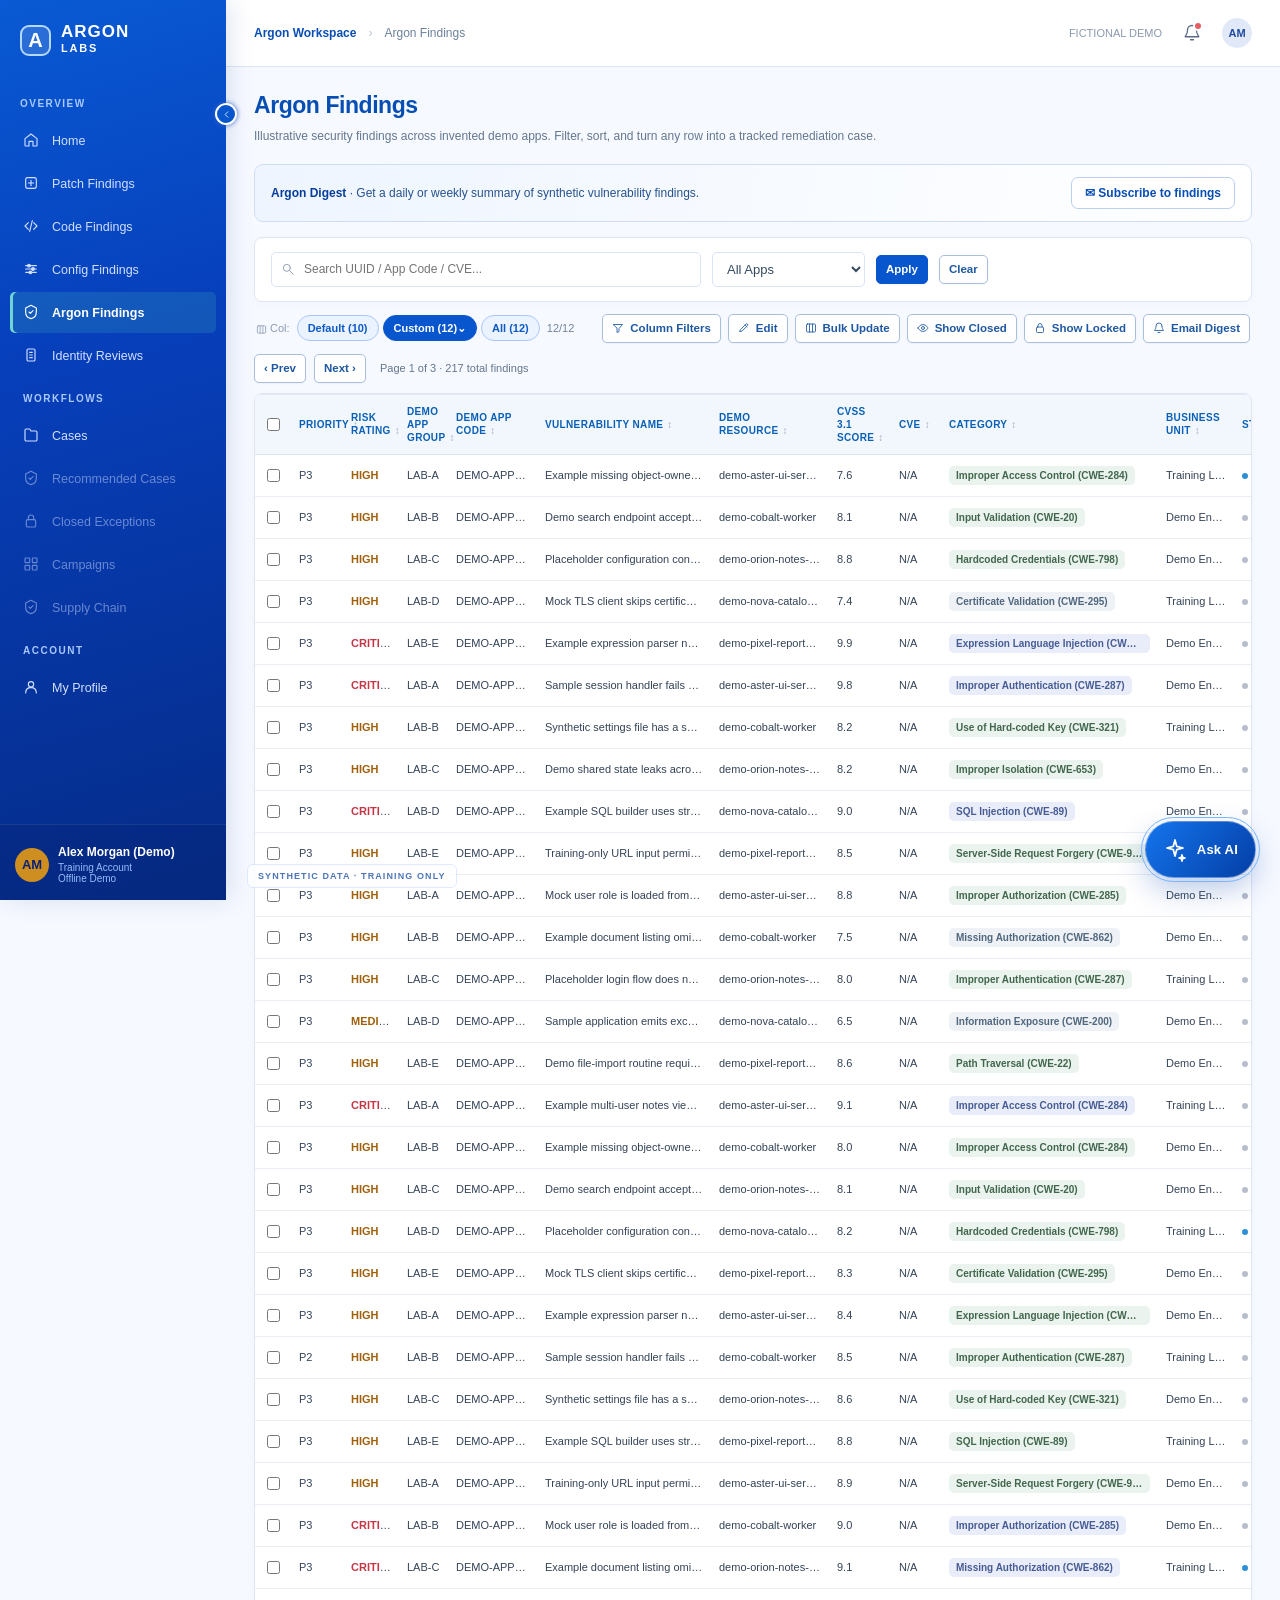
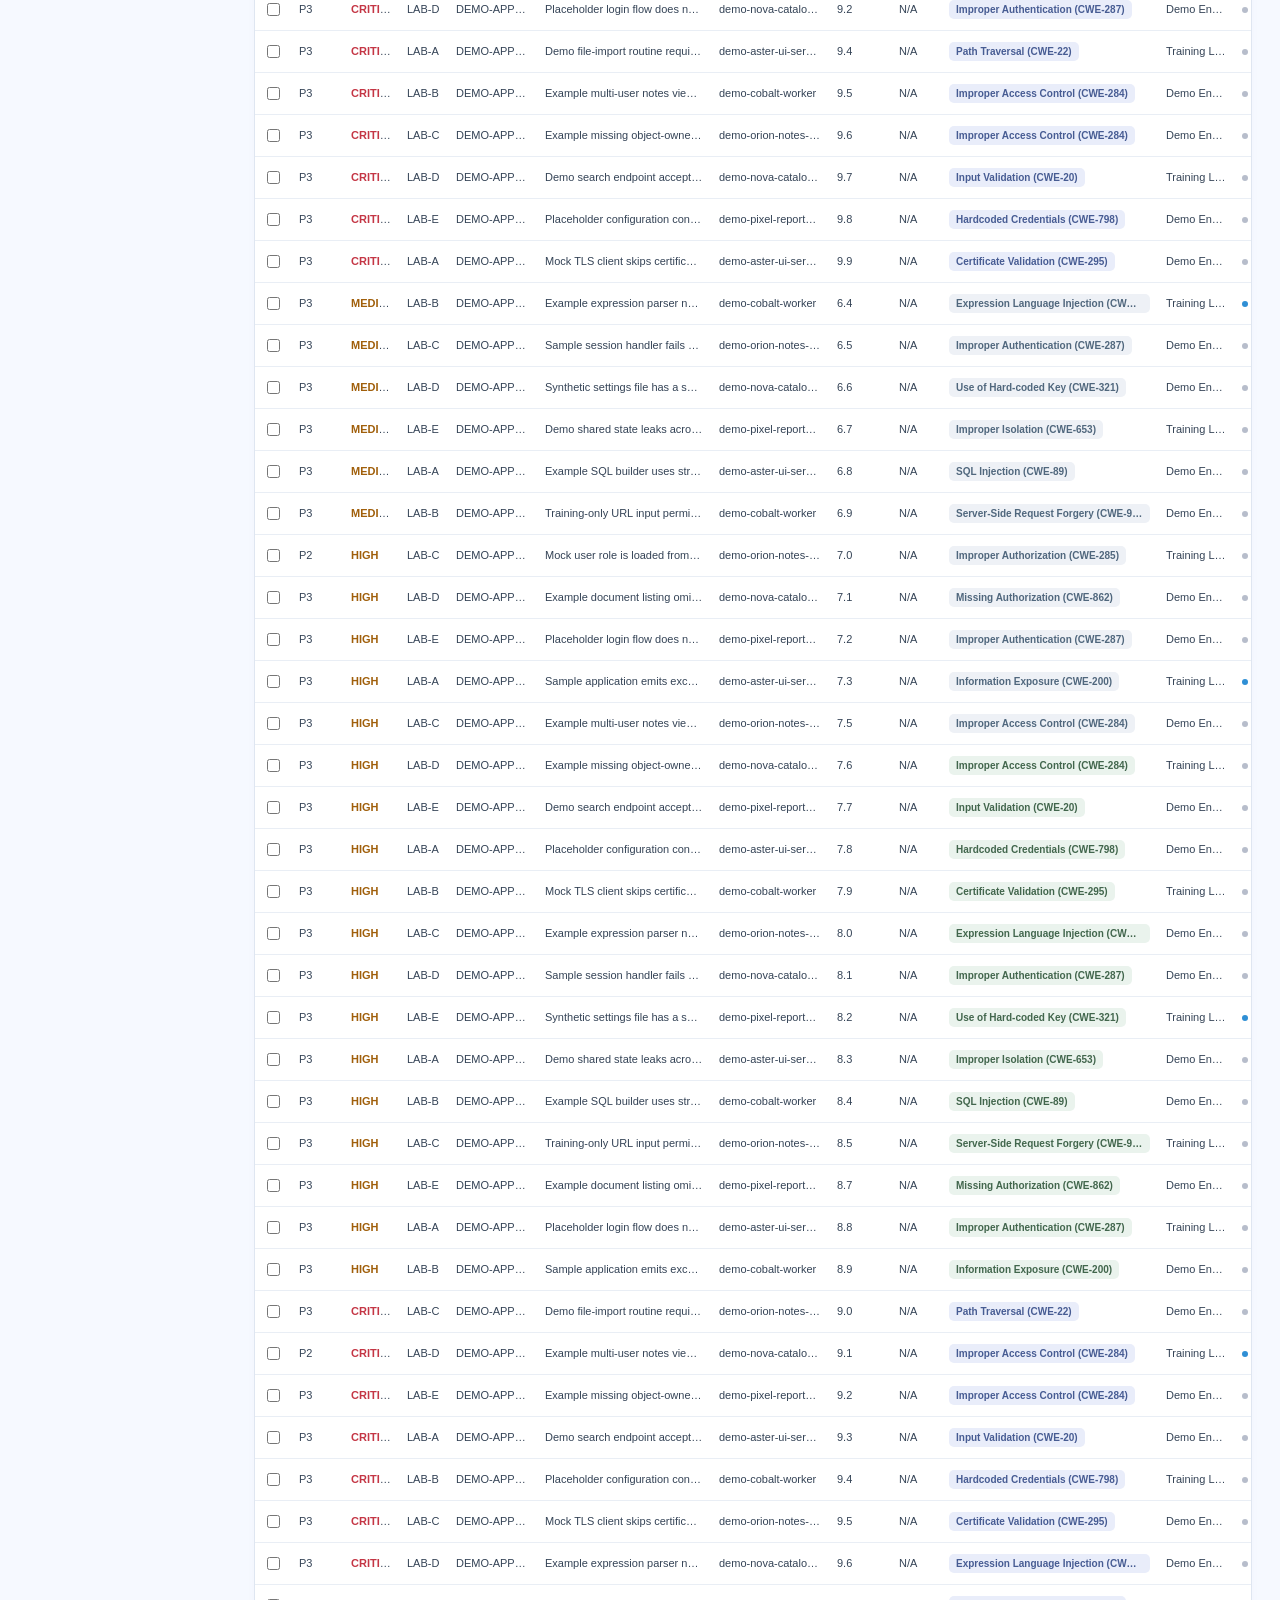
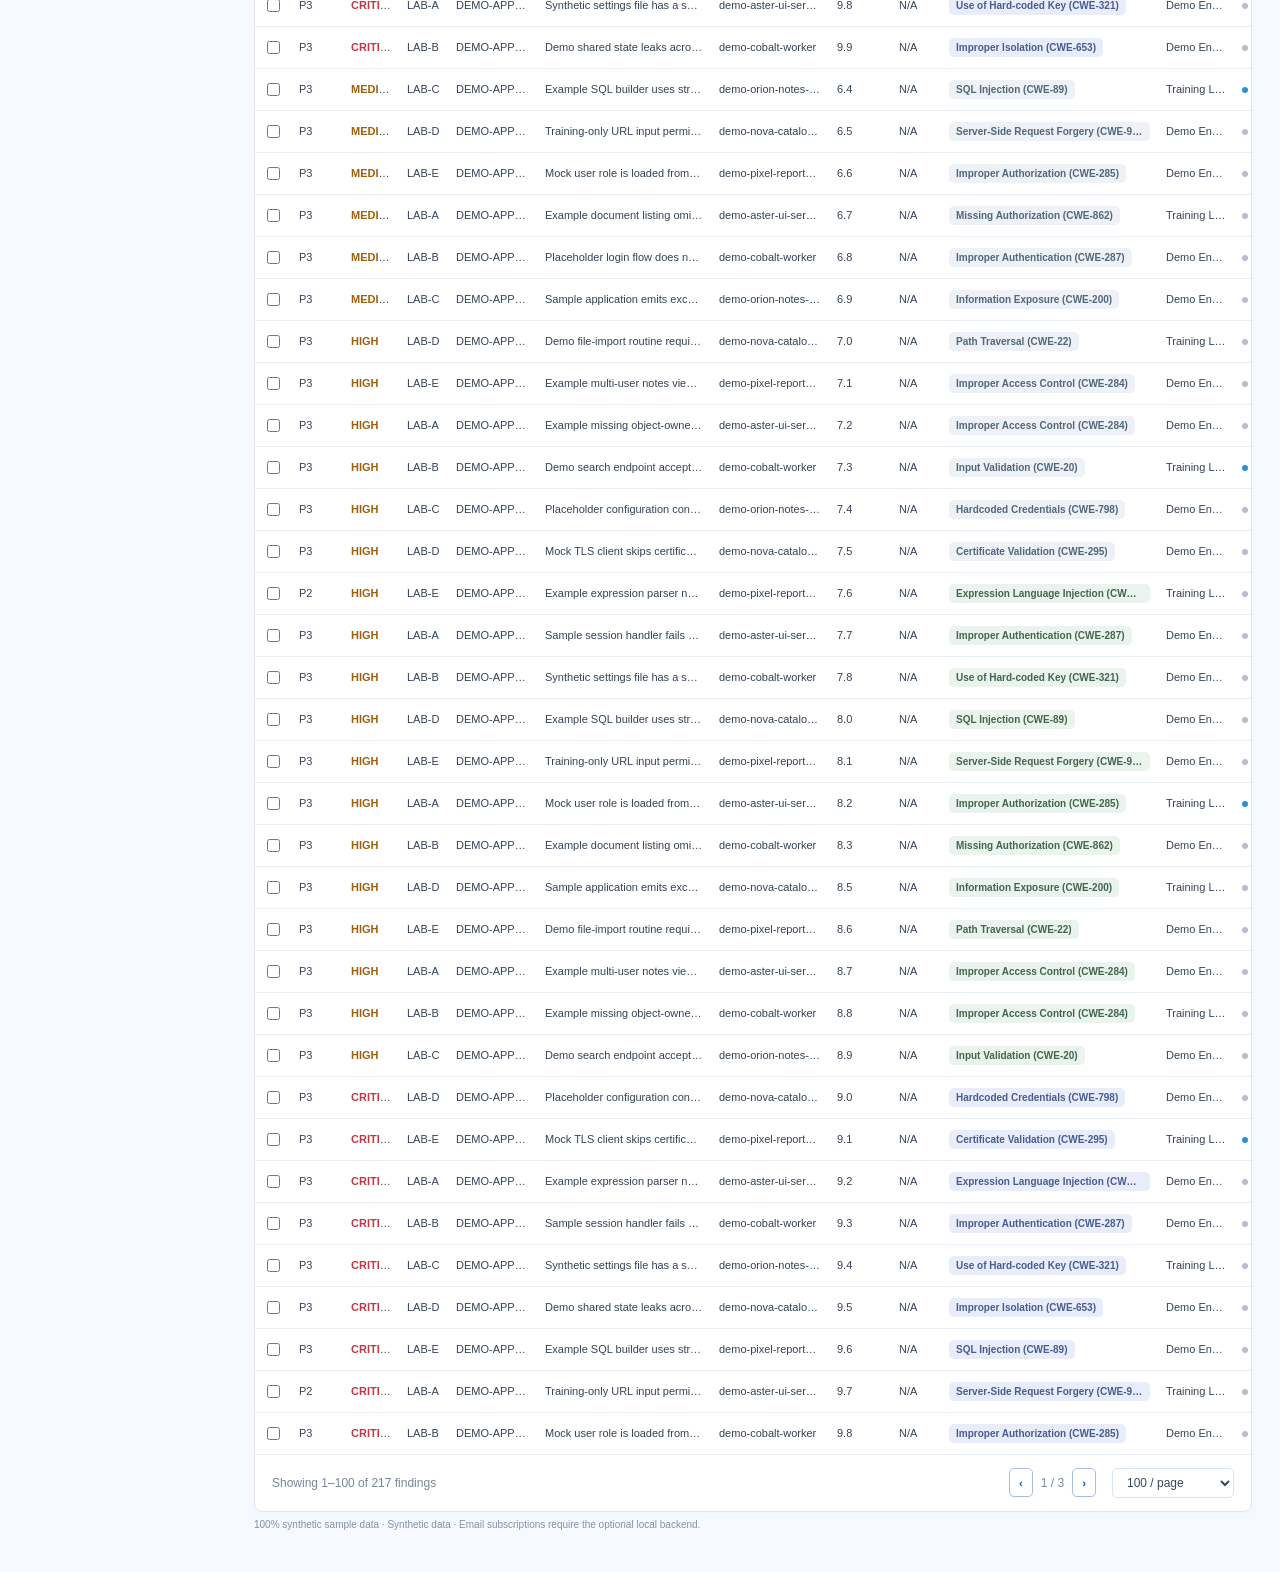
==== backend/src/main/resources/static/index.html @ 2aeec200 "Argon security platform: mock backend, frontend, demo repos" ====
<!DOCTYPE html>
<html lang="en">
<head>
  <meta charset="UTF-8" />
  <meta name="viewport" content="width=device-width,initial-scale=1" />
  <title>Argon | Security Findings Demo</title>
  <meta name="description" content="Argon fictional vulnerability-remediation demonstration, with an optional same-origin backend for digest subscriptions." />
  <meta http-equiv="Content-Security-Policy" content="default-src 'self' data: blob:; connect-src 'self'; form-action 'none'; object-src 'none'; base-uri 'none'; style-src 'self' 'unsafe-inline'; script-src 'self'" />
  <link rel="stylesheet" href="styles.css" />
  <link rel="stylesheet" href="ai-chat.css" />
  <link rel="stylesheet" href="argon-theme.css" />
</head>
<body>
  <div id="app"></div>
  <script src="app.js"></script>
  <script src="ai-chat.js"></script>
</body>
</html>
---- backend/src/main/resources/static/styles.css ----
:root{--blue:#087f8c;--darkblue:#134c63;--deepblue:#13374b;--lightblue:#e7f5f5;--border:#dce3ef;--ink:#1c2c41;--muted:#718198;--bg:#f7f9fd;--shadow:0 12px 38px rgba(20,45,96,.12)}
*{box-sizing:border-box}html{font-family:Inter,"Segoe UI",Arial,"Helvetica Neue",sans-serif;font-size:13px;color:var(--ink)}body{margin:0;background:#f8faff}button,input,select,textarea{font:inherit}button{cursor:pointer}button:disabled{cursor:not-allowed;opacity:.45}svg{display:inline-block;vertical-align:middle}a{color:var(--blue);text-decoration:none}
.app-shell{display:flex;min-height:100vh}.sidebar{flex:0 0 226px;width:226px;background:linear-gradient(162deg,#1a5a68 0%,#123b50 55%,#102c42 100%);color:#d4e6ff;display:flex;flex-direction:column;position:sticky;top:0;height:100vh;box-shadow:5px 0 24px rgba(9,38,113,.08);z-index:4;transition:width .2s,flex-basis .2s}.sidebar.collapsed{width:70px;flex-basis:70px}.brand{display:flex;gap:10px;align-items:center;padding:22px 20px 25px;color:white;height:83px}.brand-mark{width:31px;height:31px;flex-shrink:0;display:grid;place-items:center;border:2px solid #a8e4e3;border-radius:9px;background:rgba(255,255,255,.10)}.brand-mark:before{content:"✓";font-size:20px;font-weight:700;color:#d5fffd}.brand-text{font-size:17px;font-weight:850;line-height:.87;letter-spacing:.55px}.brand-text small{font-size:11px;font-weight:700;letter-spacing:1.7px}.section-title{padding:15px 20px 9px;color:#86a9ee;text-transform:uppercase;font-size:10px;letter-spacing:1.5px;font-weight:800}.side-nav{padding:0 10px}.side-link{border:0;background:transparent;color:#bfd6ff;width:100%;display:flex;align-items:center;gap:12px;text-align:left;border-radius:5px;padding:12px 13px;margin:2px 0;min-height:41px;white-space:nowrap;font-size:12.5px}.side-link:hover{background:rgba(255,255,255,.08);color:white}.side-link.active{background:rgba(65,183,179,.20);box-shadow:inset 3px 0 0 #70d4d0;color:white;font-weight:700}.side-link .nav-icon{width:17px;height:17px;flex-shrink:0}.sidebar-faint{opacity:.48}.side-bottom{margin-top:auto;padding:20px 15px 16px;border-top:1px solid rgba(255,255,255,.08);display:flex;gap:9px;align-items:center;min-width:0}.avatar{width:34px;height:34px;flex-shrink:0;border-radius:50%;display:grid;place-items:center;background:#ce8f20;color:#0a2174;font-weight:900}.identity{min-width:0}.identity strong{display:block;color:#fff;font-size:12px;font-weight:600}.identity small{display:block;color:#98bafa;font-size:10px;margin-top:3px}.side-collapse{position:absolute;top:103px;right:-11px;border-radius:50%;height:22px;width:22px;background:var(--blue);border:2px solid white;color:white;display:grid;place-items:center;padding:0;box-shadow:0 0 5px #3065cb}.sidebar.collapsed .brand-text,.sidebar.collapsed .section-title,.sidebar.collapsed .side-link span,.sidebar.collapsed .identity{display:none}.sidebar.collapsed .brand{padding-left:20px}.sidebar.collapsed .side-link{justify-content:center;padding:12px}.sidebar.collapsed .side-bottom{justify-content:center}
.workspace{flex:1;min-width:0}.topbar{height:67px;background:#fff;border-bottom:1px solid #d9e5fb;display:flex;align-items:center;justify-content:space-between;padding:0 28px}.breadcrumbs{font-size:12px;color:#6b809a}.breadcrumbs strong{color:#0554c8;font-weight:750}.breadcrumbs .sep{margin:0 12px;color:#b6c2d4}.topbar-right{display:flex;gap:16px;align-items:center}.topbar-bell{border:0;background:none;padding:5px;color:#576b88;position:relative}.topbar-bell:after{content:"";width:6px;height:6px;position:absolute;top:2px;right:3px;background:#e45e65;border:2px solid white;border-radius:50%}.top-avatar{background:#e1e9f9;border-radius:50%;color:#204ba0;display:grid;place-items:center;width:30px;height:30px;font-size:11px;font-weight:750}.main{padding:25px 28px 46px;max-width:1900px;margin:auto}.page-title{font-size:23px;line-height:1.2;letter-spacing:-.45px;margin:0;color:#0750ae;font-weight:760}.page-subtitle{color:#64778e;font-size:12px;line-height:1.6;margin:7px 0 18px}.panel{background:#fff;border:1px solid #dfe6f1;border-radius:8px;box-shadow:0 2px 11px rgba(16,66,153,.025)}.search-panel{padding:14px 16px;margin-bottom:12px}.search-row{display:flex;align-items:center;gap:11px;flex-wrap:wrap}.search-box{display:flex;align-items:center;gap:7px;border:1px solid var(--border);border-radius:5px;height:35px;padding:0 9px;background:#fff;min-width:235px;max-width:430px;flex:1}.search-box:focus-within{border-color:#4387f4;box-shadow:0 0 0 2px rgba(50,110,230,.10)}.search-box svg{color:#91a0b4;flex-shrink:0}.search-box input{outline:0;border:0;min-width:0;width:100%;color:var(--ink);font-size:12px}.field-select{border:1px solid var(--border);height:35px;min-width:153px;max-width:260px;border-radius:5px;padding:0 33px 0 10px;background:#fff;color:#354b62}.btn{border:1px solid #a8bedf;background:#fff;color:#1e58a2;border-radius:5px;padding:8px 12px;min-height:32px;display:inline-flex;gap:6px;justify-content:center;align-items:center;white-space:nowrap;font-size:12px;font-weight:620;box-shadow:0 1px 2px rgba(8,40,95,.04)}.btn:hover{background:#eff5ff;border-color:#6a9feb}.btn-primary{background:#087f8c;border-color:#087f8c;color:#fff}.btn-primary:hover{background:#076771;border-color:#076771}.btn-soft{background:#edf4ff}.btn-sm{font-size:11.5px;min-height:29px;padding:6px 9px}.btn-light{background:#fafcff}.btn-icon{padding:7px;min-width:29px}.toolbar{display:flex;align-items:center;justify-content:space-between;gap:12px;padding:0 2px 11px;flex-wrap:wrap}.toolbar-group{display:flex;align-items:center;gap:7px;flex-wrap:wrap}.muted{color:#7e8da3}.small-note{font-size:11px;color:#8b9aaf}.chips{display:inline-flex;gap:4px;align-items:center}.chip{border:1px solid #abc8fc;background:#eaf3ff;color:#0e5ac4;border-radius:14px;padding:5px 10px;font-size:11px;font-weight:650;min-height:26px}.chip.selected{background:#087f8c;border-color:#087f8c;color:#fff}.pill-count{color:#72829a;font-size:11px}.dropdown-wrap{position:relative}.dropdown{position:absolute;z-index:20;top:calc(100% + 8px);left:0;min-width:225px;background:#fff;border-radius:9px;box-shadow:var(--shadow);border:1px solid #dbe5f5;padding:15px}.dropdown.right{left:auto;right:0}.dropdown h4{margin:0 0 13px;font-size:13px}.dropdown label{display:flex;align-items:center;gap:8px;font-size:12px;margin-bottom:10px}.dropdown input[type=checkbox]{accent-color:#0c4fc5}.dropdown-actions{display:flex;justify-content:end;gap:6px;padding-top:10px;border-top:1px solid #edf1f7}.pagination-top{display:flex;gap:8px;align-items:center;margin-bottom:10px}.pagination-top span{color:#65768c;font-size:11px;margin-left:6px}.table-panel{overflow:hidden}.table-scroll{width:100%;overflow-x:auto}.findings-table{border-collapse:collapse;width:100%;min-width:1120px;table-layout:fixed}.findings-table th{height:58px;text-align:left;font-size:10px;letter-spacing:.35px;line-height:1.3;color:#0a60b6;font-weight:750;background:#f2f7fe;border-top:1px solid #e2eafa;border-bottom:1px solid #d9e2ef;padding:10px 8px;white-space:normal;vertical-align:middle}.findings-table th.sortable{cursor:pointer}.findings-table th.sortable:hover{background:#e8f1fd}.findings-table th .sort-marker{margin-left:4px;color:#9daec8}.findings-table td{font-size:11px;padding:10px 8px;overflow:hidden;text-overflow:ellipsis;white-space:nowrap;border-bottom:1px solid #e9eef5;color:#344356;height:42px}.findings-table tbody tr{cursor:pointer}.findings-table tbody tr:hover{background:#edf5ff}.findings-table tbody tr.selected-row{background:#eaf3ff}.findings-table input[type=checkbox]{accent-color:#145bd4}.findings-table th:first-child,.findings-table td:first-child{text-align:center}.findings-table .low{color:#7b8da0}.risk-high{color:#a05f0b;font-weight:650}.risk-critical{color:#c43645;font-weight:750}.cat-tag{padding:4px 7px;border-radius:5px;background:#eaf3ed;color:#42664d;display:inline-block;max-width:100%;overflow:hidden;text-overflow:ellipsis;vertical-align:middle;font-size:10px;font-weight:650}.cat-tag.indigo{background:#e9edfa;color:#475c93}.cat-tag.gray{background:#eef1f6;color:#50677d}.status{display:inline-flex;align-items:center;gap:5px;color:#5a6473}.status-dot{width:6px;height:6px;border-radius:50%;background:#b7bdcb}.status.progress .status-dot{background:#2f8fd5}.status.fixed .status-dot{background:#42a66a}.table-bottom{display:flex;justify-content:space-between;align-items:center;padding:13px 17px;color:#78869a;font-size:12px}.table-bottom .pagination-top{margin:0}.empty-state{text-align:center;padding:80px 20px;color:#73859e}.empty-state h3{color:#435974}
.back-link{display:inline-flex;gap:6px;align-items:center;color:#0b57b9;font-size:12px;background:none;border:0;margin:0 0 17px;padding:0}.detail-header{display:flex;align-items:center;justify-content:space-between;gap:12px;flex-wrap:wrap}.detail-metrics{display:grid;grid-template-columns:repeat(3,1fr);margin:18px 0;padding:23px 24px;gap:15px}.metric-label{color:#6c7a8d;font-size:12px;margin-bottom:6px}.metric-value{color:#26384f;font-weight:760;font-size:17px}.detail-columns{display:grid;grid-template-columns:minmax(450px,1.12fr) minmax(360px,.88fr);gap:16px;align-items:start}.details-card{padding:23px 22px}.card-head{font-weight:750;color:#173a6b;font-size:15px;margin:0 0 18px;display:flex;align-items:center;gap:8px}.detail-row{display:grid;grid-template-columns:180px minmax(0,1fr);gap:12px;align-items:start;padding:12px 2px;border-bottom:1px solid #ecf0f6;line-height:1.35;font-size:12px}.detail-row .key{color:#657388}.detail-row .value{font-weight:600;color:#344458;overflow-wrap:anywhere}.subsection{font-size:14px;color:#173a6b;font-weight:750;margin:25px 0 12px}.prose{font-size:12px;line-height:1.85;color:#556579;white-space:pre-wrap}.response-card{padding:22px 22px 24px;position:sticky;top:15px}.form-field{margin-bottom:15px}.form-field label{display:block;font-size:12px;color:#344155;font-weight:700;margin-bottom:7px}.form-field .hint{font-size:11.5px;line-height:1.55;color:#667589;margin:7px 0 0}.input,.textarea,.select{display:block;border:1px solid #d6dfed;border-radius:5px;background:white;width:100%;height:38px;padding:0 11px;color:#344458;outline:none;font-size:12px}.input:focus,.textarea:focus,.select:focus{border-color:#3a77e6;box-shadow:0 0 0 2px rgba(45,110,220,.08)}.textarea{height:auto;min-height:90px;resize:vertical;padding:11px}.upload-box{border:1px dashed #bfd0e8;border-radius:5px;padding:12px;display:flex;align-items:center;gap:12px;justify-content:space-between;color:#728095;font-size:11.5px}.upload-box input{display:none}.form-two{display:grid;grid-template-columns:1fr 1fr;gap:13px}.form-footer{display:flex;align-items:center;gap:8px;margin-top:17px;flex-wrap:wrap}.summary-grid{display:grid;grid-template-columns:repeat(4,1fr);gap:16px;margin:20px 0}.summary-card{padding:20px}.summary-card .number{font-size:28px;color:#164fbc;font-weight:760;margin:7px 0}.summary-card .label{color:#74839b;font-size:12px}.summary-card .meta{font-size:11px;color:#7e9c8c}.dashboard-grid{display:grid;grid-template-columns:1.2fr 1fr;gap:16px}.dashboard-card{padding:21px}.bar-row{display:flex;align-items:center;gap:14px;margin:18px 0}.bar-label{width:85px;font-size:11px;color:#596981}.bar-track{flex:1;height:9px;background:#ecf1fb;border-radius:20px;overflow:hidden}.bar-fill{height:100%;border-radius:20px;background:#1a62d1}.bar-num{width:30px;text-align:right;color:#637991;font-size:12px}.activity{display:flex;gap:12px;align-items:start;padding:12px 2px;border-bottom:1px solid #eff2f7;font-size:12px}.activity-bubble{width:8px;height:8px;flex-shrink:0;background:#2473d9;border-radius:50%;margin-top:5px}.activity strong{display:block;color:#395272;margin-bottom:6px}.activity span{color:#8492a4;font-size:11px}.placeholder-view{text-align:center;padding:90px 24px}.placeholder-view svg{color:#477bc4}.placeholder-view h2{font-size:20px;color:#355077}.placeholder-view p{color:#8090a4;line-height:1.6}.placeholder-view .btn{margin-top:13px}
.modal-layer{position:fixed;inset:0;z-index:50;background:rgba(9,28,61,.48);display:flex;align-items:center;justify-content:center;padding:20px}.modal{width:min(570px,100%);max-height:90vh;overflow:auto;background:white;border-radius:10px;box-shadow:0 23px 80px rgba(0,14,51,.25)}.modal-title{font-size:17px;font-weight:750;margin:0}.modal-top{display:flex;justify-content:space-between;align-items:center;border-bottom:1px solid #e4eafa;padding:19px 22px}.modal-content{padding:23px}.modal-footer{padding:15px 22px;border-top:1px solid #e8eef6;display:flex;justify-content:end;gap:8px}.modal-close{background:none;border:0;color:#8b99aa;font-size:22px}.check-grid{display:grid;grid-template-columns:repeat(2,1fr);gap:12px}.check-grid label{font-size:12px;color:#52627a;display:flex;align-items:center;gap:7px}.check-grid input{accent-color:#1158ce}.toast{position:fixed;right:22px;bottom:23px;z-index:100;min-width:280px;max-width:450px;background:#16396e;color:#fff;padding:15px 18px;border-radius:8px;box-shadow:var(--shadow);font-size:12px;display:flex;align-items:center;gap:11px}.toast svg{color:#70ddb0}.demo-banner{font-size:10px;color:#8092a9;margin:7px 0 -4px}
@media(max-width:1100px){.sidebar{flex-basis:191px;width:191px}.main{padding:22px 19px}.detail-columns{grid-template-columns:minmax(0,1fr)}.response-card{position:static}}@media(max-width:750px){.sidebar{flex-basis:61px;width:61px}.sidebar .brand-text,.sidebar .section-title,.sidebar .side-link span,.sidebar .identity{display:none}.sidebar .brand{padding-left:17px}.sidebar .side-link{justify-content:center;padding:12px 7px}.sidebar .side-bottom{justify-content:center}.side-collapse{display:none}.topbar{padding:0 14px;height:57px}.main{padding:21px 13px}.page-title{font-size:19px}.search-box{min-width:100%;max-width:100%}.summary-grid{grid-template-columns:repeat(2,1fr)}.dashboard-grid{grid-template-columns:1fr}.detail-metrics{padding:15px;gap:8px}.detail-row{grid-template-columns:125px 1fr}.details-card,.response-card{padding:17px}.form-two{grid-template-columns:1fr}.topbar-right{gap:5px}}

.demo-ribbon{position:fixed;bottom:12px;left:247px;pointer-events:none;z-index:22;font-weight:800;letter-spacing:1.1px;font-size:9px;color:#597e83;opacity:.8;background:rgba(255,255,255,.86);border:1px solid #d7e8e9;padding:6px 10px;border-radius:6px}@media(max-width:750px){.demo-ribbon{left:75px;bottom:8px}}.sidebar.collapsed~.workspace .demo-ribbon{left:90px}
---- backend/src/main/resources/static/ai-chat.css ----
/* Standalone offline AI Enhance chat widget. Namespaced to avoid collisions. */
#ai-assistant-root{position:fixed;right:24px;bottom:22px;z-index:110;font-family:Inter,"Segoe UI",Arial,sans-serif;color:#263848;pointer-events:none}
#ai-assistant-root *{box-sizing:border-box}
#ai-assistant-root button,#ai-assistant-root textarea{font:inherit}
#ai-assistant-root button{cursor:pointer}
#ai-assistant-root button:focus-visible,#ai-assistant-root textarea:focus-visible{outline:3px solid #80d8e8;outline-offset:2px}
.ai-fab{pointer-events:auto;position:relative;display:flex;align-items:center;justify-content:center;gap:10px;min-width:57px;height:57px;padding:0 17px;border-radius:30px;color:#fff;background:linear-gradient(135deg,#087e8b 0%,#1654a1 100%);border:1px solid rgba(255,255,255,.35);box-shadow:0 12px 30px rgba(13,65,121,.3),0 3px 7px rgba(0,60,110,.15);float:right;transition:transform .18s,box-shadow .18s}
.ai-fab:hover{transform:translateY(-3px);box-shadow:0 17px 35px rgba(13,65,121,.33)}
.ai-fab:after{content:"";position:absolute;inset:-5px;border:1px solid rgba(27,172,193,.2);border-radius:38px;pointer-events:none}
.ai-fab-label{font-size:13px;font-weight:760;letter-spacing:.2px}
.ai-chat-window{pointer-events:auto;position:absolute;right:0;bottom:74px;display:flex;flex-direction:column;width:392px;height:min(605px,calc(100dvh - 118px));min-height:370px;overflow:hidden;border:1px solid #cfdfeb;border-radius:16px;background:#fff;box-shadow:0 28px 90px rgba(16,47,75,.22),0 5px 17px rgba(10,54,92,.12);}
 .ai-chat-window.ai-chat-opening{animation:ai-open .22s cubic-bezier(.2,.8,.2,1) both}
@keyframes ai-open{from{opacity:0;transform:translateY(15px) scale(.98)}to{opacity:1;transform:translateY(0) scale(1)}}
.ai-chat-header{display:flex;align-items:center;min-height:80px;padding:14px 15px;gap:11px;background:linear-gradient(108deg,#103e59,#126c83 69%,#258b9b);color:#fff}
.ai-heading-mark{display:grid;place-items:center;flex:0 0 40px;width:40px;height:40px;border:1px solid rgba(255,255,255,.3);border-radius:12px;background:rgba(255,255,255,.13)}
.ai-heading-text{min-width:0;flex:1}.ai-heading-name{font-size:16px;letter-spacing:-.2px;font-weight:780;white-space:nowrap}.ai-heading-name span{border:1px solid #83dedb;color:#c0fbf2;letter-spacing:1px;font-weight:800;font-size:9px;padding:3px 5px;border-radius:4px;margin-left:5px;vertical-align:2px}.ai-heading-subtitle{font-size:10px;color:#c2e5eb;margin-top:7px;white-space:nowrap}.ai-heading-subtitle i{display:inline-block;width:6px;height:6px;background:#6eefbb;border-radius:50%;vertical-align:1px;margin-right:4px}
.ai-icon-btn{display:grid;place-items:center;width:26px;height:28px;flex:0 0 26px;border:0;background:transparent;border-radius:7px;color:#d4ecf4;padding:0}.ai-icon-btn:hover{background:rgba(255,255,255,.15);color:#fff}
.ai-context-bar{display:flex;align-items:center;gap:7px;min-height:38px;padding:0 15px;background:#f1f8f9;border-bottom:1px solid #e0ebee;color:#456875;font-size:10.5px;font-weight:650}.ai-context-bar>span:first-of-type{white-space:nowrap;overflow:hidden;text-overflow:ellipsis}.ai-context-bar>svg{color:#158598;flex-shrink:0}.ai-local-chip{font-size:9px;font-weight:850;color:#0b7b7e;background:#daf5ec;border-radius:4px;margin-left:auto;padding:3px 6px;letter-spacing:.6px}
.ai-messages{flex:1;min-height:0;overflow:auto;overscroll-behavior:contain;padding:17px 13px 7px;background:radial-gradient(circle at top left,#f1fbfa 0%,#fff 55%);scrollbar-color:#bbd1da transparent;scrollbar-width:thin}
.ai-message{display:flex;gap:8px;align-items:flex-start;margin-bottom:15px;max-width:100%}.ai-message-user{justify-content:flex-end}.ai-message-avatar{width:24px;height:24px;flex:0 0 24px;display:grid;place-items:center;border:1px solid #c8e7e9;border-radius:8px;background:#e5f5f5;color:#098692;margin-top:2px}.ai-message-wrap{max-width:calc(100% - 32px);min-width:0}.ai-bubble-text{padding:12px 13px;border-radius:4px 13px 13px 13px;background:#f3f6fa;border:1px solid #e5edf1;color:#365063;font-size:12px;line-height:1.6;overflow-wrap:anywhere;white-space:normal}.ai-bubble-text strong{color:#173d52;font-weight:760}.ai-message-user .ai-bubble-text{border-radius:13px 4px 13px 13px;background:#0e7f8c;color:#fff;border-color:#0e7f8c}.ai-message-user .ai-bubble-text strong{color:#fff}.ai-message-time{font-size:9px;color:#a1adb9;margin-top:5px;padding:0 5px}.ai-message-user .ai-message-time{text-align:right}
.ai-insert{display:inline-flex;align-items:center;gap:5px;border:1px solid #99d3d2;background:#ecfaf7;color:#086c79;border-radius:8px;padding:8px 10px;margin-top:8px;font-size:11px!important;font-weight:750!important}.ai-insert:hover{background:#dff5f1}.ai-insert:disabled{cursor:default;opacity:.6}
.ai-bottom{border-top:1px solid #e4eef1;padding:12px 14px 11px;flex-shrink:0;background:#fff}.ai-quick-title{display:flex;align-items:center;gap:5px;font-size:9px;letter-spacing:1px;font-weight:850;color:#8193a4;margin-bottom:9px}.ai-quick-title svg{color:#2599a2}.ai-quick-grid{display:grid;grid-template-columns:1fr 1fr;gap:7px;margin-bottom:12px}.ai-chip{border:1px solid #d9e9ee;background:#f7fbfc;color:#356176;min-height:32px;padding:7px 9px;border-radius:8px;text-align:left;font-size:10.5px!important;font-weight:720!important;display:flex;align-items:center;gap:6px;line-height:1.25}.ai-chip svg{color:#1a94a1;flex-shrink:0}.ai-chip:hover{background:#eaf9f8;border-color:#9acfd0;color:#0b6e7a}
.ai-input-wrap{display:flex;align-items:flex-end;border:1px solid #cbdde7;border-radius:11px;padding:5px;gap:7px;background:#fff;box-shadow:0 2px 9px rgba(38,92,108,.04)}.ai-input-wrap:focus-within{border-color:#28a1ae;box-shadow:0 0 0 3px rgba(12,133,147,.09)}.ai-input-wrap textarea{resize:none;overflow:auto;border:0;outline:0!important;background:transparent;min-width:0;flex:1;line-height:1.4;height:36px;min-height:36px;max-height:110px;padding:9px 6px;color:#233f51;font-size:11.5px}.ai-input-wrap textarea::placeholder{color:#96a7b2}.ai-send{display:grid;place-items:center;border:0;border-radius:9px;background:#087f8c;color:#fff;width:35px;height:35px;flex:0 0 35px}.ai-send:hover{background:#086674}.ai-send:disabled{background:#dfebed;color:#96b2b8;cursor:default}
.ai-chat-footnote{margin:9px 0 0;color:#90a2af;font-size:9.4px;display:flex;align-items:center;justify-content:center;gap:5px}.ai-chat-footnote svg{color:#4d9ca0}
.ai-sr-only{position:absolute;width:1px;height:1px;overflow:hidden;clip:rect(0,0,0,0);white-space:nowrap}
@media(max-width:550px){#ai-assistant-root{right:13px;bottom:13px}.ai-chat-window{width:min(392px,calc(100vw - 26px));bottom:67px;height:min(605px,calc(100dvh - 95px));min-height:300px}.ai-fab{height:54px;min-width:54px}.ai-chat-header{min-height:70px;padding:11px}.ai-messages{padding:12px}.ai-bottom{padding:9px 11px}}
@media(prefers-reduced-motion:reduce){.ai-chat-window.ai-chat-opening{animation:none}.ai-fab{transition:none}}
---- backend/src/main/resources/static/argon-theme.css ----
/* Argon: cobalt enterprise palette (generic; no corporate trademarks). */
:root{--blue:#0756ce;--darkblue:#073c9c;--deepblue:#09245c;--lightblue:#eaf2ff;--border:#d9e4f6;--ink:#182b4d;--muted:#6880a2;--bg:#f6f9ff;--shadow:0 12px 35px rgba(15,56,142,.12)}
body{background:#f6f9ff}
.sidebar{background:linear-gradient(164deg,#095ad4 0%,#073fbb 38%,#052b86 100%);box-shadow:4px 0 24px rgba(11,40,132,.12)}
.brand-mark{border-color:#b6d8ff;background:rgba(255,255,255,.14)}.brand-mark:before{color:#fff;content:'A';font-size:20px}
.brand-text{letter-spacing:1px}.brand-text small{letter-spacing:1.8px}
.section-title{color:#a9c9ff}.side-link{color:#d2e0ff}.side-link:hover{background:rgba(255,255,255,.12)}
.topbar{border-bottom-color:#dce6f7}.breadcrumbs strong,.page-title{color:#074eb4}
.btn-primary,.chip.selected{background:#0756ce!important;border-color:#0756ce!important;color:white!important}
.btn-primary:hover{background:#0645af!important}.chip:hover{border-color:#5592e8}.sidebar .side-bottom{background:rgba(6,33,104,.23)}
.demo-ribbon{color:#2455a5;border-color:#d7e4ff;background:rgba(255,255,255,.92)}
#ai-assistant-root .ai-fab{background:linear-gradient(130deg,#1475ed,#043ea5);box-shadow:0 12px 30px rgba(3,62,171,.27)}
#ai-assistant-root .ai-fab:after{border-color:#77b5ff}
#ai-assistant-root .ai-chat-header{background:linear-gradient(109deg,#092e86,#075bd2 75%,#1578e8)}
#ai-assistant-root .ai-context-bar{background:#edf4ff;color:#3561a2;border-color:#d9e6fa}
#ai-assistant-root .ai-messages{background:radial-gradient(circle at top left,#eff5ff 0%,#fff 60%)}
#ai-assistant-root .ai-message-user .ai-bubble-text{background:#0863ca;border-color:#0863ca}
#ai-assistant-root .ai-message-avatar{border-color:#c9dffa;background:#ecf4ff;color:#0a5bd0}
#ai-assistant-root .ai-send{background:#0756ce}#ai-assistant-root .ai-send:disabled{background:#dfebf6}
#ai-assistant-root .ai-chip svg,#ai-assistant-root .ai-quick-title svg,#ai-assistant-root .ai-context-bar>svg{color:#0756ce}
#ai-assistant-root .ai-chip:hover{background:#edf4ff;color:#0644a0;border-color:#8db5f0}
#ai-assistant-root .ai-input-wrap:focus-within{border-color:#428cf0;box-shadow:0 0 0 3px rgba(13,93,215,.1)}
.argon-subscribe-banner{display:flex;align-items:center;justify-content:space-between;gap:10px;padding:12px 16px;margin-bottom:15px;background:linear-gradient(100deg,#eef5ff,#fff);border:1px solid #cfdef8;border-radius:9px;color:#27528e;font-size:12px}
.argon-subscribe-banner strong{color:#073e9c}.argon-form-note{font-size:11px;line-height:1.6;color:#6880a2;margin:12px 0 0}
.argon-form-grid{display:grid;grid-template-columns:1fr 1fr;gap:12px}.argon-form-grid .form-field:first-child{grid-column:span 2}
.argon-subscribe-btn{display:inline-flex;align-items:center;gap:6px;border:1px solid #bad0f3;border-radius:7px;background:#fff;color:#064db5;font-weight:700;padding:8px 13px}
.argon-subscribe-btn:hover{background:#e9f2ff}
@media(max-width:650px){.argon-subscribe-banner{align-items:flex-start;flex-direction:column}.argon-form-grid{grid-template-columns:1fr}.argon-form-grid .form-field:first-child{grid-column:auto}}
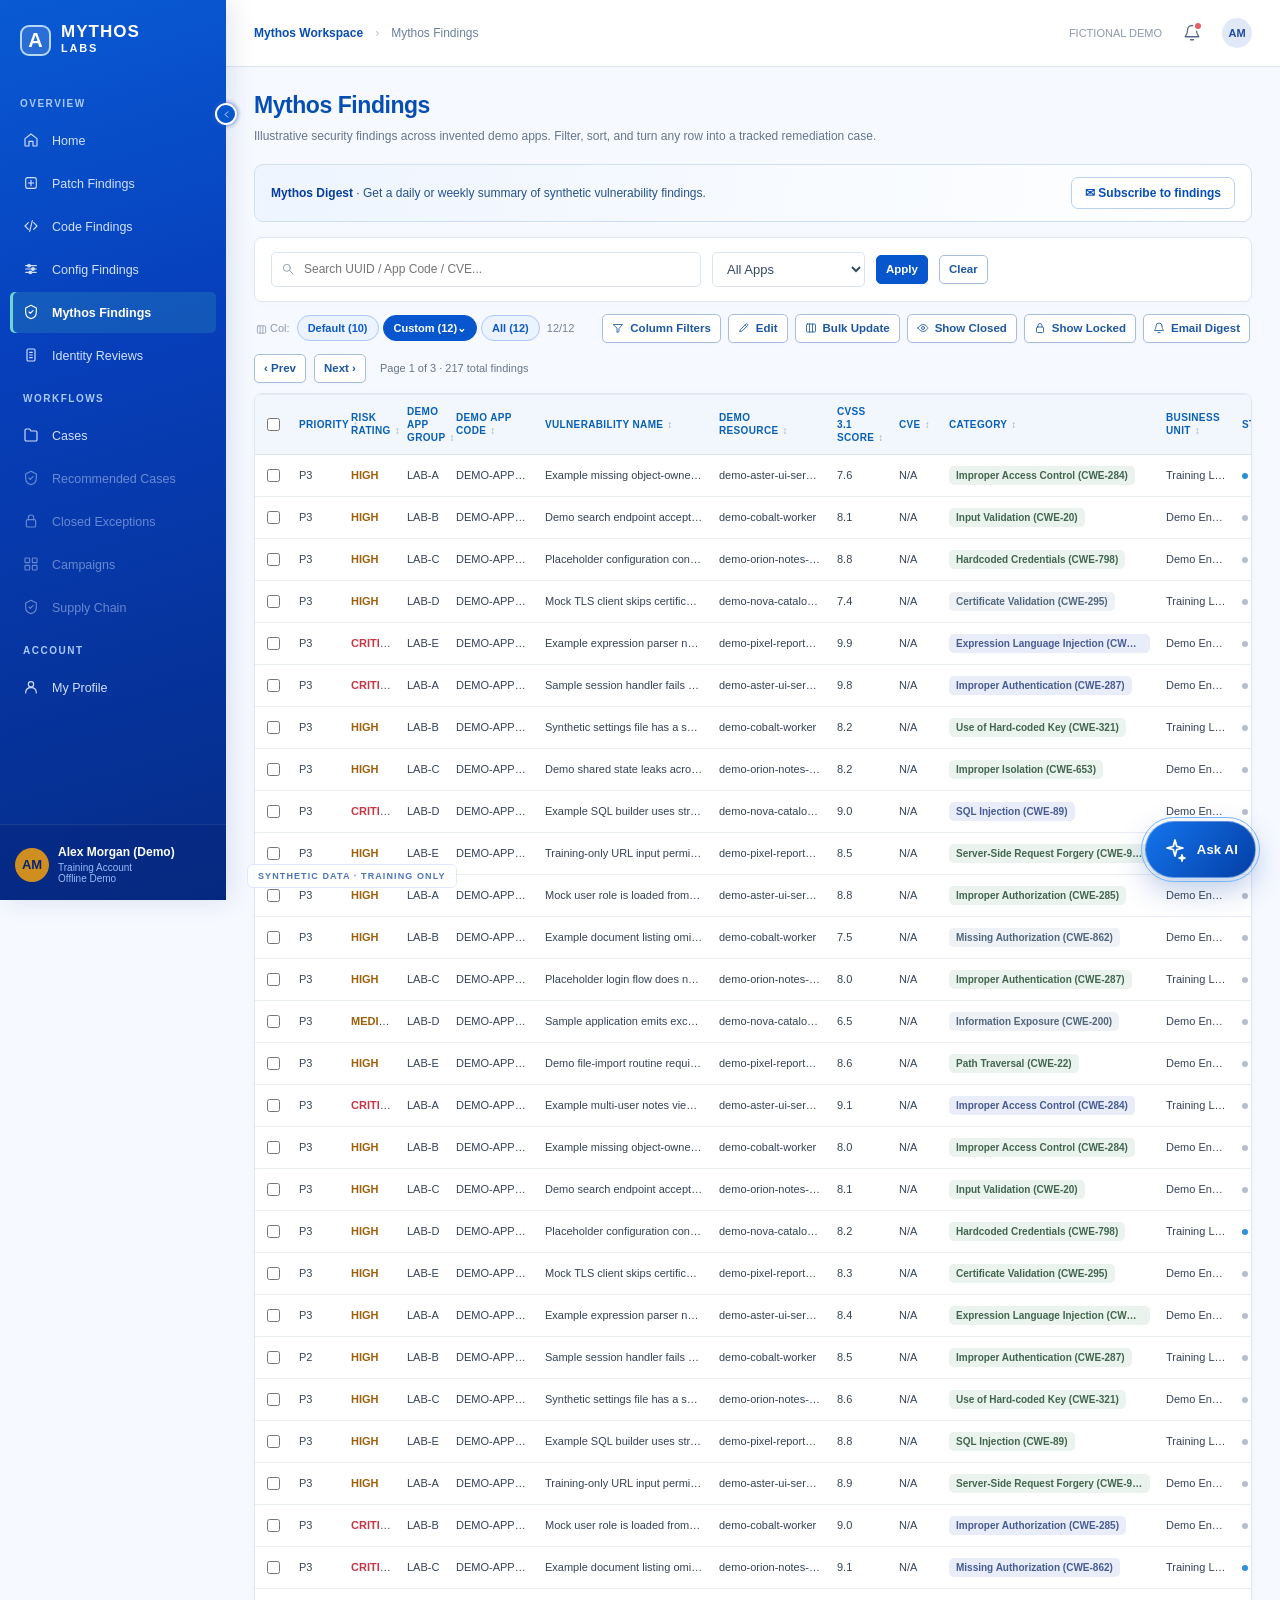
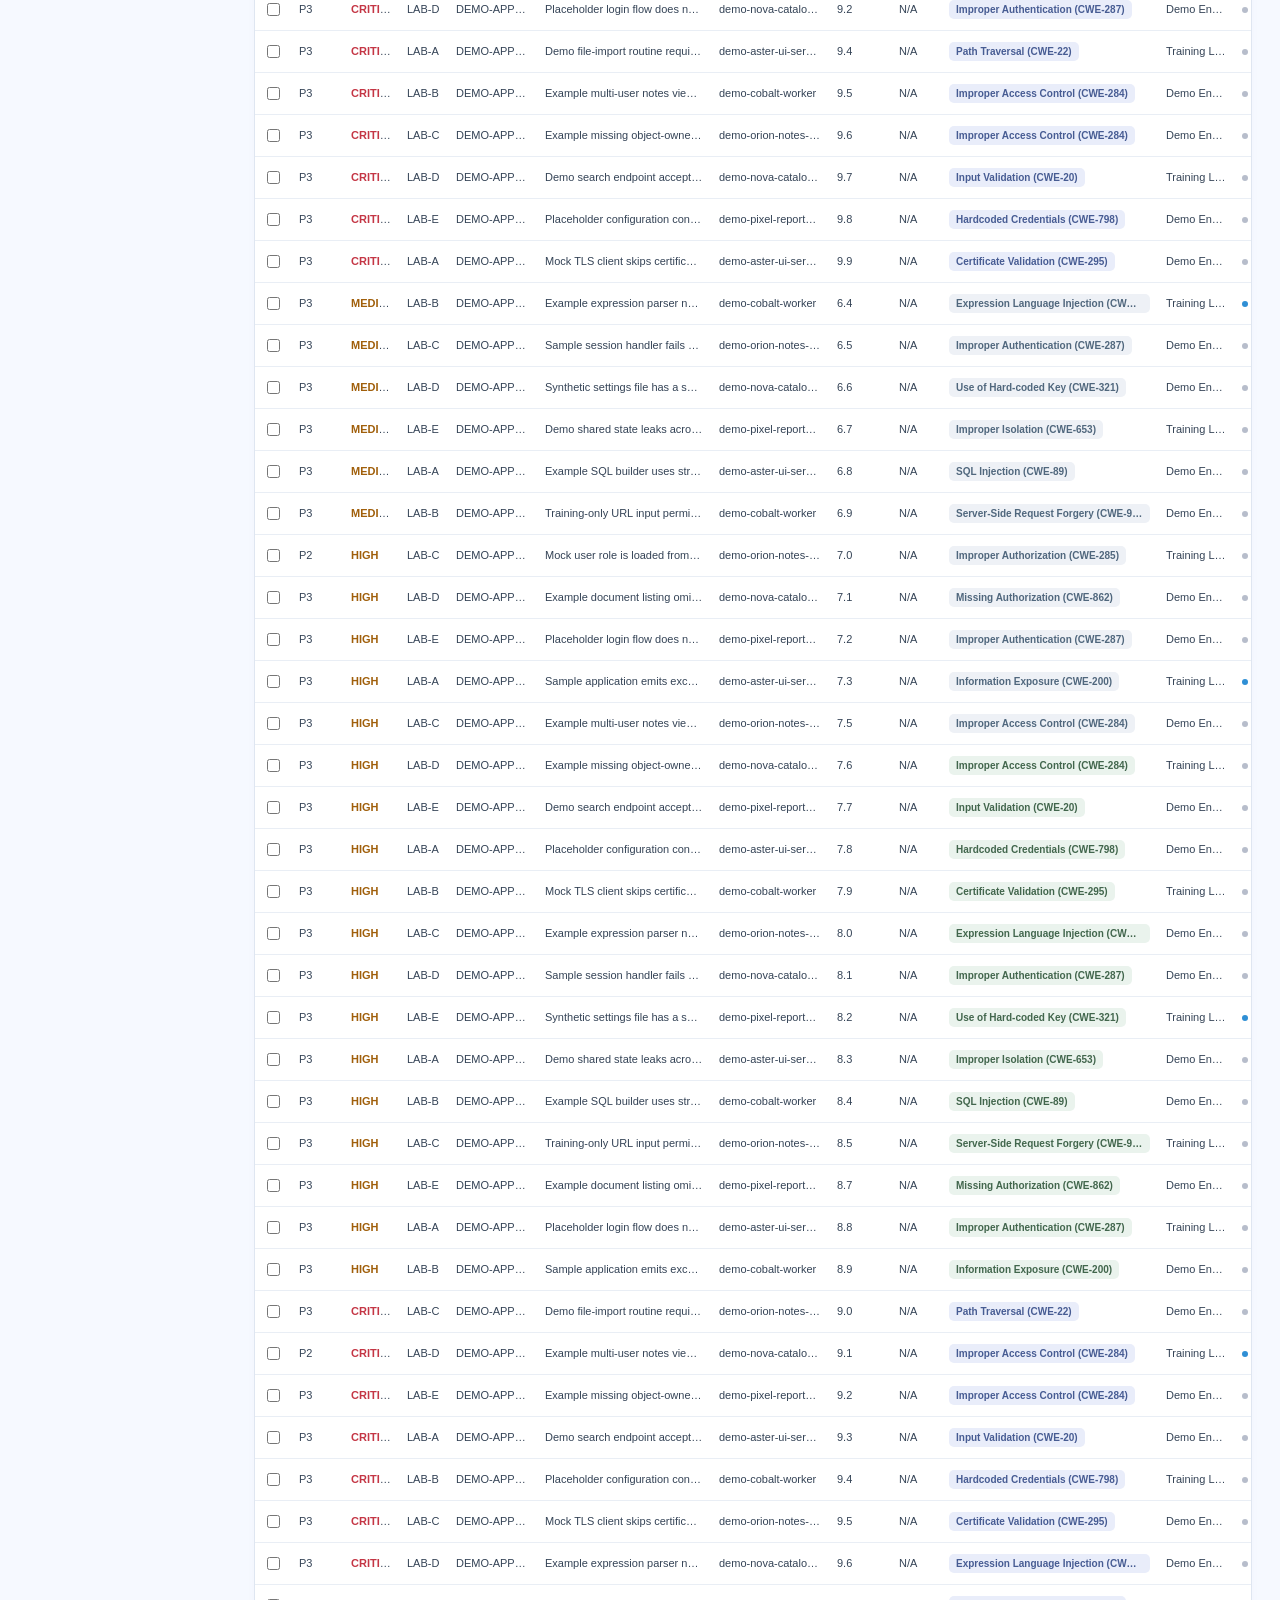
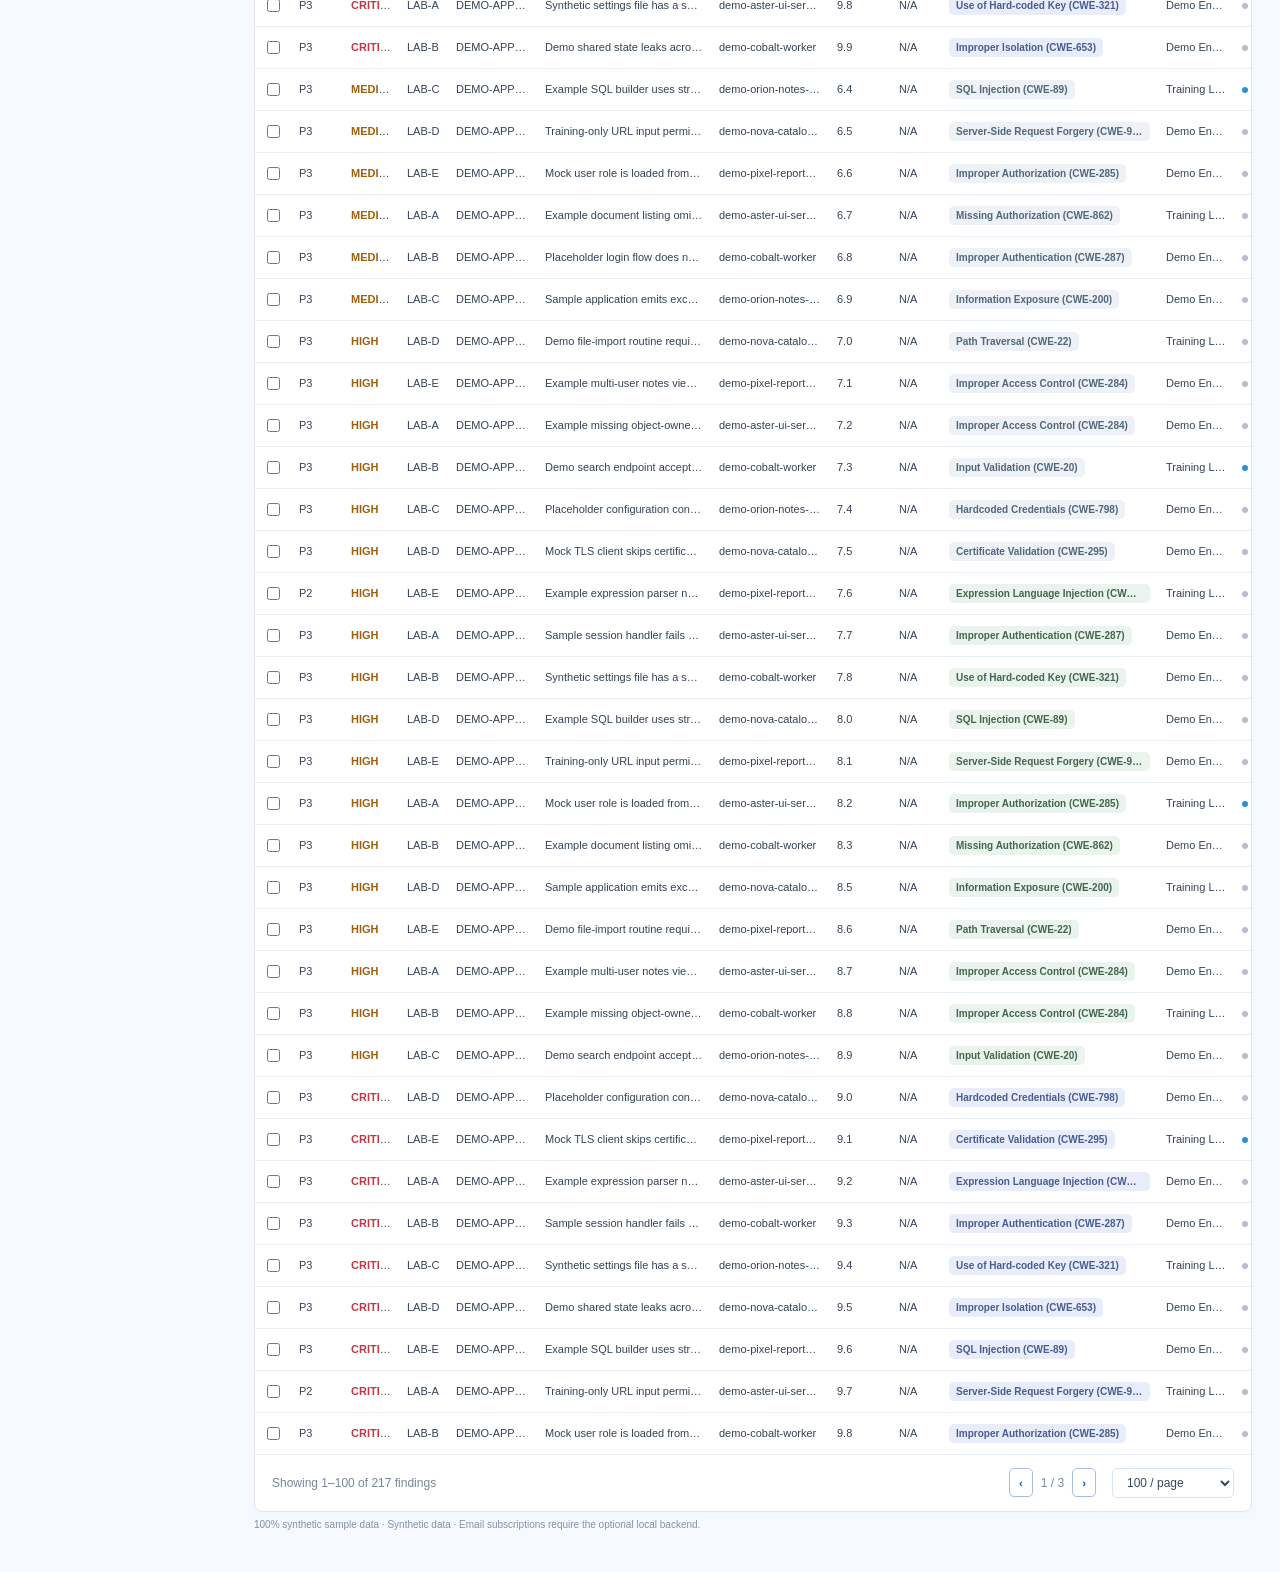
==== commit b095d6c4: "refactor: rebrand argon to mythos (com.example.mythosdemo), synced with remote 2026-10-20" ====
--- a/backend/src/main/resources/static/index.html
+++ b/backend/src/main/resources/static/index.html
@@ -3,16 +3,16 @@
 <head>
   <meta charset="UTF-8" />
   <meta name="viewport" content="width=device-width,initial-scale=1" />
-  <title>Argon | Security Findings Demo</title>
-  <meta name="description" content="Argon fictional vulnerability-remediation demonstration, with an optional same-origin backend for digest subscriptions." />
+  <title>Mythos | Security Findings Demo</title>
+  <meta name="description" content="Mythos fictional vulnerability-remediation demonstration, with an optional same-origin backend for digest subscriptions." />
   <meta http-equiv="Content-Security-Policy" content="default-src 'self' data: blob:; connect-src 'self'; form-action 'none'; object-src 'none'; base-uri 'none'; style-src 'self' 'unsafe-inline'; script-src 'self'" />
   <link rel="stylesheet" href="styles.css" />
-  <link rel="stylesheet" href="ai-chat.css" />
-  <link rel="stylesheet" href="argon-theme.css" />
+  <link rel="stylesheet" href="ai-chat.css?v=20261021-1" />
+  <link rel="stylesheet" href="mythos-theme.css" />
 </head>
 <body>
   <div id="app"></div>
   <script src="app.js"></script>
-  <script src="ai-chat.js"></script>
+  <script src="ai-chat.js?v=20261021-1"></script>
 </body>
 </html>
--- a/backend/src/main/resources/static/ai-chat.css
+++ b/backend/src/main/resources/static/ai-chat.css
@@ -17,7 +17,7 @@
 .ai-icon-btn{display:grid;place-items:center;width:26px;height:28px;flex:0 0 26px;border:0;background:transparent;border-radius:7px;color:#d4ecf4;padding:0}.ai-icon-btn:hover{background:rgba(255,255,255,.15);color:#fff}
 .ai-context-bar{display:flex;align-items:center;gap:7px;min-height:38px;padding:0 15px;background:#f1f8f9;border-bottom:1px solid #e0ebee;color:#456875;font-size:10.5px;font-weight:650}.ai-context-bar>span:first-of-type{white-space:nowrap;overflow:hidden;text-overflow:ellipsis}.ai-context-bar>svg{color:#158598;flex-shrink:0}.ai-local-chip{font-size:9px;font-weight:850;color:#0b7b7e;background:#daf5ec;border-radius:4px;margin-left:auto;padding:3px 6px;letter-spacing:.6px}
 .ai-messages{flex:1;min-height:0;overflow:auto;overscroll-behavior:contain;padding:17px 13px 7px;background:radial-gradient(circle at top left,#f1fbfa 0%,#fff 55%);scrollbar-color:#bbd1da transparent;scrollbar-width:thin}
-.ai-message{display:flex;gap:8px;align-items:flex-start;margin-bottom:15px;max-width:100%}.ai-message-user{justify-content:flex-end}.ai-message-avatar{width:24px;height:24px;flex:0 0 24px;display:grid;place-items:center;border:1px solid #c8e7e9;border-radius:8px;background:#e5f5f5;color:#098692;margin-top:2px}.ai-message-wrap{max-width:calc(100% - 32px);min-width:0}.ai-bubble-text{padding:12px 13px;border-radius:4px 13px 13px 13px;background:#f3f6fa;border:1px solid #e5edf1;color:#365063;font-size:12px;line-height:1.6;overflow-wrap:anywhere;white-space:normal}.ai-bubble-text strong{color:#173d52;font-weight:760}.ai-message-user .ai-bubble-text{border-radius:13px 4px 13px 13px;background:#0e7f8c;color:#fff;border-color:#0e7f8c}.ai-message-user .ai-bubble-text strong{color:#fff}.ai-message-time{font-size:9px;color:#a1adb9;margin-top:5px;padding:0 5px}.ai-message-user .ai-message-time{text-align:right}
+.ai-message{display:flex;gap:8px;align-items:flex-start;margin-bottom:15px;max-width:100%}.ai-message-user{justify-content:flex-end}.ai-message-avatar{width:24px;height:24px;flex:0 0 24px;display:grid;place-items:center;border:1px solid #c8e7e9;border-radius:8px;background:#e5f5f5;color:#098692;margin-top:2px}.ai-message-wrap{max-width:calc(100% - 32px);min-width:0}.ai-bubble-text{padding:12px 13px;border-radius:4px 13px 13px 13px;background:#f3f6fa;border:1px solid #e5edf1;color:#365063;font-size:12px;line-height:1.6;overflow-wrap:anywhere;white-space:normal}.ai-bubble-text strong{color:#173d52;font-weight:760}.ai-bubble-text a{color:#0e7f8c;text-decoration:underline;text-decoration-style:dotted;text-underline-offset:2px;word-break:break-all}.ai-bubble-text a:hover{color:#095e68;text-decoration-style:solid}.ai-message-user .ai-bubble-text a{color:#e2fbfd}.ai-message-user .ai-bubble-text{border-radius:13px 4px 13px 13px;background:#0e7f8c;color:#fff;border-color:#0e7f8c}.ai-message-user .ai-bubble-text strong{color:#fff}.ai-message-time{font-size:9px;color:#a1adb9;margin-top:5px;padding:0 5px}.ai-message-user .ai-message-time{text-align:right}
 .ai-insert{display:inline-flex;align-items:center;gap:5px;border:1px solid #99d3d2;background:#ecfaf7;color:#086c79;border-radius:8px;padding:8px 10px;margin-top:8px;font-size:11px!important;font-weight:750!important}.ai-insert:hover{background:#dff5f1}.ai-insert:disabled{cursor:default;opacity:.6}
 .ai-bottom{border-top:1px solid #e4eef1;padding:12px 14px 11px;flex-shrink:0;background:#fff}.ai-quick-title{display:flex;align-items:center;gap:5px;font-size:9px;letter-spacing:1px;font-weight:850;color:#8193a4;margin-bottom:9px}.ai-quick-title svg{color:#2599a2}.ai-quick-grid{display:grid;grid-template-columns:1fr 1fr;gap:7px;margin-bottom:12px}.ai-chip{border:1px solid #d9e9ee;background:#f7fbfc;color:#356176;min-height:32px;padding:7px 9px;border-radius:8px;text-align:left;font-size:10.5px!important;font-weight:720!important;display:flex;align-items:center;gap:6px;line-height:1.25}.ai-chip svg{color:#1a94a1;flex-shrink:0}.ai-chip:hover{background:#eaf9f8;border-color:#9acfd0;color:#0b6e7a}
 .ai-input-wrap{display:flex;align-items:flex-end;border:1px solid #cbdde7;border-radius:11px;padding:5px;gap:7px;background:#fff;box-shadow:0 2px 9px rgba(38,92,108,.04)}.ai-input-wrap:focus-within{border-color:#28a1ae;box-shadow:0 0 0 3px rgba(12,133,147,.09)}.ai-input-wrap textarea{resize:none;overflow:auto;border:0;outline:0!important;background:transparent;min-width:0;flex:1;line-height:1.4;height:36px;min-height:36px;max-height:110px;padding:9px 6px;color:#233f51;font-size:11.5px}.ai-input-wrap textarea::placeholder{color:#96a7b2}.ai-send{display:grid;place-items:center;border:0;border-radius:9px;background:#087f8c;color:#fff;width:35px;height:35px;flex:0 0 35px}.ai-send:hover{background:#086674}.ai-send:disabled{background:#dfebed;color:#96b2b8;cursor:default}
--- a/backend/src/main/resources/static/mythos-theme.css
+++ b/backend/src/main/resources/static/mythos-theme.css
@@ -0,0 +1,28 @@
+/* Mythos: cobalt enterprise palette (generic; no corporate trademarks). */
+:root{--blue:#0756ce;--darkblue:#073c9c;--deepblue:#09245c;--lightblue:#eaf2ff;--border:#d9e4f6;--ink:#182b4d;--muted:#6880a2;--bg:#f6f9ff;--shadow:0 12px 35px rgba(15,56,142,.12)}
+body{background:#f6f9ff}
+.sidebar{background:linear-gradient(164deg,#095ad4 0%,#073fbb 38%,#052b86 100%);box-shadow:4px 0 24px rgba(11,40,132,.12)}
+.brand-mark{border-color:#b6d8ff;background:rgba(255,255,255,.14)}.brand-mark:before{color:#fff;content:'A';font-size:20px}
+.brand-text{letter-spacing:1px}.brand-text small{letter-spacing:1.8px}
+.section-title{color:#a9c9ff}.side-link{color:#d2e0ff}.side-link:hover{background:rgba(255,255,255,.12)}
+.topbar{border-bottom-color:#dce6f7}.breadcrumbs strong,.page-title{color:#074eb4}
+.btn-primary,.chip.selected{background:#0756ce!important;border-color:#0756ce!important;color:white!important}
+.btn-primary:hover{background:#0645af!important}.chip:hover{border-color:#5592e8}.sidebar .side-bottom{background:rgba(6,33,104,.23)}
+.demo-ribbon{color:#2455a5;border-color:#d7e4ff;background:rgba(255,255,255,.92)}
+#ai-assistant-root .ai-fab{background:linear-gradient(130deg,#1475ed,#043ea5);box-shadow:0 12px 30px rgba(3,62,171,.27)}
+#ai-assistant-root .ai-fab:after{border-color:#77b5ff}
+#ai-assistant-root .ai-chat-header{background:linear-gradient(109deg,#092e86,#075bd2 75%,#1578e8)}
+#ai-assistant-root .ai-context-bar{background:#edf4ff;color:#3561a2;border-color:#d9e6fa}
+#ai-assistant-root .ai-messages{background:radial-gradient(circle at top left,#eff5ff 0%,#fff 60%)}
+#ai-assistant-root .ai-message-user .ai-bubble-text{background:#0863ca;border-color:#0863ca}
+#ai-assistant-root .ai-message-avatar{border-color:#c9dffa;background:#ecf4ff;color:#0a5bd0}
+#ai-assistant-root .ai-send{background:#0756ce}#ai-assistant-root .ai-send:disabled{background:#dfebf6}
+#ai-assistant-root .ai-chip svg,#ai-assistant-root .ai-quick-title svg,#ai-assistant-root .ai-context-bar>svg{color:#0756ce}
+#ai-assistant-root .ai-chip:hover{background:#edf4ff;color:#0644a0;border-color:#8db5f0}
+#ai-assistant-root .ai-input-wrap:focus-within{border-color:#428cf0;box-shadow:0 0 0 3px rgba(13,93,215,.1)}
+.mythos-subscribe-banner{display:flex;align-items:center;justify-content:space-between;gap:10px;padding:12px 16px;margin-bottom:15px;background:linear-gradient(100deg,#eef5ff,#fff);border:1px solid #cfdef8;border-radius:9px;color:#27528e;font-size:12px}
+.mythos-subscribe-banner strong{color:#073e9c}.mythos-form-note{font-size:11px;line-height:1.6;color:#6880a2;margin:12px 0 0}
+.mythos-form-grid{display:grid;grid-template-columns:1fr 1fr;gap:12px}.mythos-form-grid .form-field:first-child{grid-column:span 2}
+.mythos-subscribe-btn{display:inline-flex;align-items:center;gap:6px;border:1px solid #bad0f3;border-radius:7px;background:#fff;color:#064db5;font-weight:700;padding:8px 13px}
+.mythos-subscribe-btn:hover{background:#e9f2ff}
+@media(max-width:650px){.mythos-subscribe-banner{align-items:flex-start;flex-direction:column}.mythos-form-grid{grid-template-columns:1fr}.mythos-form-grid .form-field:first-child{grid-column:auto}}
